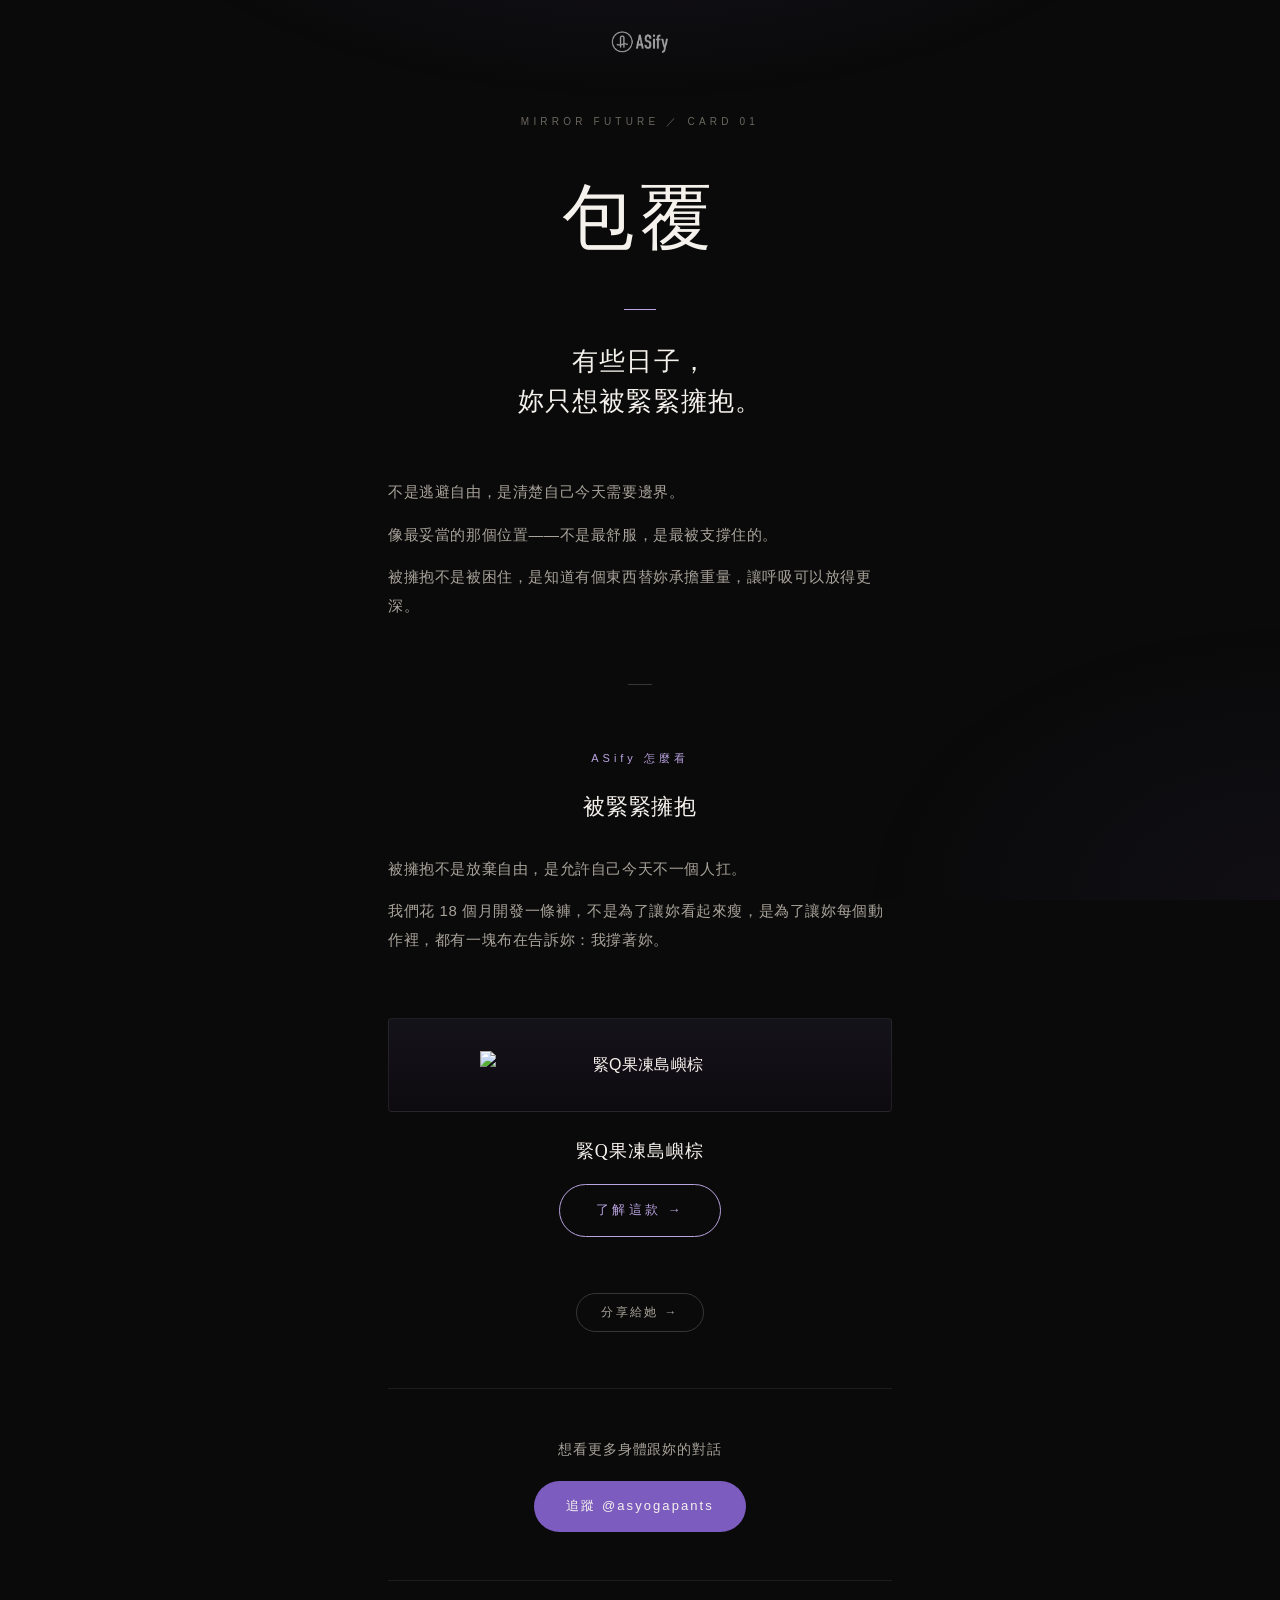
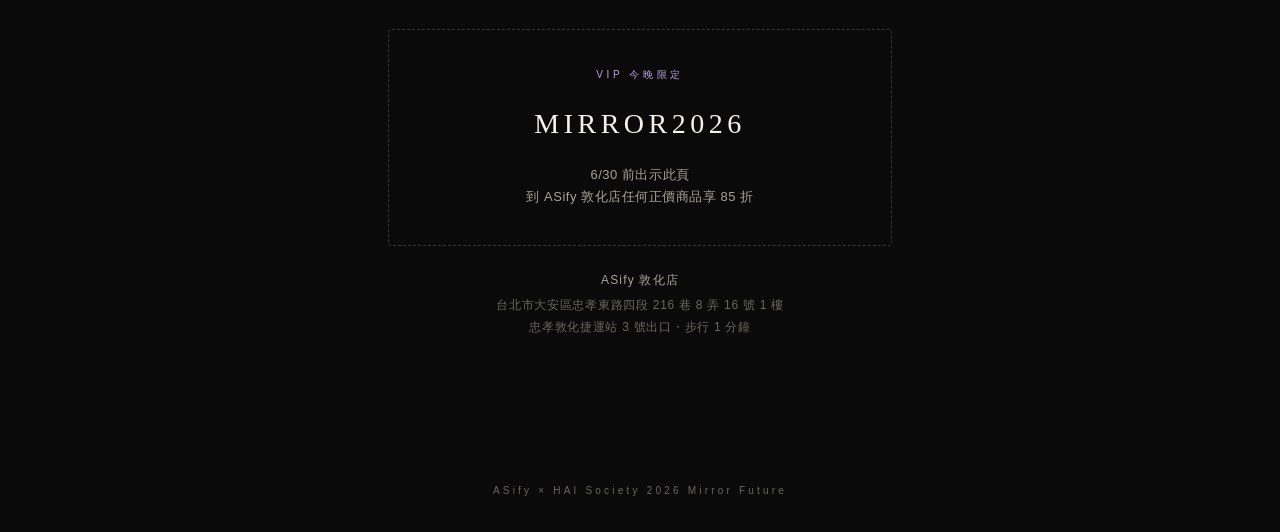
==== m26/embrace/index.html @ f4e8257c "feat: 加 Mirror Future 6 張卡片結果頁（/m26/<slug>/） ASify × HAI Society 2026 Mirror Future VIP 活動結果頁： embra" ====
<!DOCTYPE html>
<html lang="zh-TW">
<head>
<meta charset="UTF-8">
<meta name="viewport" content="width=device-width, initial-scale=1, viewport-fit=cover">
<meta name="theme-color" content="#0a0a0a">
<title>包覆 ｜ ASify × HAI Society 2026 Mirror Future</title>
<meta property="og:title" content="包覆 ｜ Mirror Future">
<meta property="og:description" content="有些日子，妳只想被緊緊擁抱。">
<link rel="stylesheet" href="../m26.css">
</head>
<body>

<header>
  <a href="https://www.as-for-me.com/" aria-label="ASify 官網">
    <img src="../assets/asify-logo.png" alt="ASify">
  </a>
</header>

<main>

  <p class="event-tag">Mirror Future ／ Card 01</p>
  <h1 class="card-name">包覆</h1>
  <p class="hook">有些日子，<br>妳只想被緊緊擁抱。</p>

  <section class="reading">
    <p>不是逃避自由，是清楚自己今天需要邊界。</p>
    <p>像最妥當的那個位置——不是最舒服，是最被支撐住的。</p>
    <p>被擁抱不是被困住，是知道有個東西替妳承擔重量，讓呼吸可以放得更深。</p>
  </section>

  <div class="section-divider"></div>

  <section>
    <p class="brand-view-label">ASify 怎麼看</p>
    <h2 class="brand-view-title">被緊緊擁抱</h2>
    <div class="brand-view-body">
      <p>被擁抱不是放棄自由，是允許自己今天不一個人扛。</p>
      <p>我們花 18 個月開發一條褲，不是為了讓妳看起來瘦，是為了讓妳每個動作裡，都有一塊布在告訴妳：我撐著妳。</p>
    </div>
  </section>

  <section class="product-card">
    <div class="img-wrap">
      <img src="https://shoplineimg.com/5a5dde0872fdc02617000ee6/69cdeb148768d96acdb2765b/3860x.webp?source_format=png" alt="緊Q果凍島嶼棕">
    </div>
    <p class="product-name">緊Q果凍島嶼棕</p>
    <a class="cta-primary" href="https://www.as-for-me.com/products/asify-seamless-full-length-leggings-island-brown-firm-q" target="_blank" rel="noopener">了解這款 →</a>
  </section>

  <div class="share-row">
    <button class="share-btn" type="button" onclick="shareCard()">分享給她 →</button>
  </div>

  <section class="follow">
    <p>想看更多身體跟妳的對話</p>
    <a href="https://www.instagram.com/asyogapants" target="_blank" rel="noopener">追蹤 @asyogapants</a>
  </section>

  <section class="discount">
    <p class="discount-label">VIP 今晚限定</p>
    <p class="discount-code">MIRROR2026</p>
    <p class="discount-rules">
      6/30 前出示此頁<br>
      到 ASify 敦化店任何正價商品享 85 折
    </p>
  </section>

  <p class="store">
    <strong>ASify 敦化店</strong>
    台北市大安區忠孝東路四段 216 巷 8 弄 16 號 1 樓<br>
    忠孝敦化捷運站 3 號出口・步行 1 分鐘
  </p>

</main>

<footer>ASify × HAI Society 2026 Mirror Future</footer>

<script>
function shareCard() {
  const data = {
    title: '包覆 ｜ Mirror Future',
    text: '有些日子，妳只想被緊緊擁抱。',
    url: window.location.href
  };
  if (navigator.share) {
    navigator.share(data).catch(() => {});
  } else if (navigator.clipboard) {
    navigator.clipboard.writeText(window.location.href).then(() => {
      const btn = document.querySelector('.share-btn');
      const orig = btn.textContent;
      btn.textContent = '已複製連結 ✓';
      setTimeout(() => btn.textContent = orig, 2000);
    });
  }
}
</script>

</body>
</html>
---- m26/m26.css ----
:root {
  --bg: #0a0a0a;
  --ink: #f5f1ec;
  --ink-soft: #a8a39a;
  --ink-faint: #6b6760;
  --accent: #7c5cbf;
  --accent-soft: #b9a3e0;
  --line: rgba(255, 255, 255, 0.08);
  --line-strong: rgba(255, 255, 255, 0.18);
}

* { box-sizing: border-box; margin: 0; padding: 0; }

html, body {
  background: var(--bg);
  color: var(--ink);
  font-family: -apple-system, BlinkMacSystemFont, "PingFang TC", "Noto Sans TC", "Microsoft JhengHei", sans-serif;
  font-size: 16px;
  line-height: 1.75;
  letter-spacing: 0.02em;
  min-height: 100vh;
}

body::before {
  content: "";
  position: fixed; inset: 0;
  background:
    radial-gradient(800px 400px at 50% -20%, rgba(124, 92, 191, 0.12) 0%, transparent 70%),
    radial-gradient(600px 400px at 100% 100%, rgba(124, 92, 191, 0.06) 0%, transparent 70%);
  pointer-events: none;
  z-index: 0;
}

main {
  position: relative;
  z-index: 1;
  max-width: 560px;
  margin: 0 auto;
  padding: 0 28px 80px;
}

header {
  padding: 28px 28px 0;
  text-align: center;
  position: relative;
  z-index: 1;
  max-width: 560px;
  margin: 0 auto;
}
header a {
  display: inline-block;
  opacity: 0.85;
  transition: opacity .2s;
}
header a:hover { opacity: 1; }
header img {
  height: 28px;
  width: auto;
  filter: brightness(0) invert(1);
  opacity: 0.7;
}

.event-tag {
  text-align: center;
  font-size: 10px;
  letter-spacing: 0.42em;
  color: var(--ink-faint);
  margin-top: 48px;
  margin-bottom: 24px;
  font-weight: 500;
  text-transform: uppercase;
}

.card-name {
  text-align: center;
  font-family: "Noto Serif TC", "Songti TC", serif;
  font-size: clamp(48px, 13vw, 72px);
  font-weight: 400;
  letter-spacing: 0.08em;
  margin-bottom: 32px;
  color: var(--ink);
  position: relative;
}
.card-name::after {
  content: "";
  display: block;
  width: 32px;
  height: 1px;
  background: var(--accent-soft);
  margin: 28px auto 0;
}

.hook {
  text-align: center;
  font-family: "Noto Serif TC", "Songti TC", serif;
  font-size: clamp(20px, 5vw, 26px);
  line-height: 1.55;
  font-weight: 400;
  color: var(--ink);
  margin-bottom: 56px;
  letter-spacing: 0.04em;
}

.reading {
  margin: 0 0 56px;
  font-size: 15px;
  color: var(--ink-soft);
  line-height: 1.9;
  letter-spacing: 0.04em;
}
.reading p { margin-bottom: 14px; }
.reading p:last-child { margin-bottom: 0; }

.section-divider {
  width: 24px;
  height: 1px;
  background: var(--line-strong);
  margin: 64px auto;
}

.brand-view-label {
  text-align: center;
  font-size: 11px;
  letter-spacing: 0.36em;
  color: var(--accent-soft);
  margin-bottom: 20px;
  font-weight: 500;
}
.brand-view-title {
  text-align: center;
  font-family: "Noto Serif TC", "Songti TC", serif;
  font-size: 22px;
  font-weight: 400;
  letter-spacing: 0.04em;
  color: var(--ink);
  margin-bottom: 28px;
}
.brand-view-body {
  font-size: 15px;
  color: var(--ink-soft);
  line-height: 1.9;
  letter-spacing: 0.04em;
}
.brand-view-body p { margin-bottom: 14px; }
.brand-view-body p:last-child { margin-bottom: 0; }

.product-card {
  margin: 64px 0 56px;
  text-align: center;
}
.product-card .img-wrap {
  background: linear-gradient(180deg, #15131a 0%, #0d0b10 100%);
  border-radius: 4px;
  padding: 32px 24px;
  margin-bottom: 24px;
  border: 1px solid var(--line);
}
.product-card img {
  width: 100%;
  max-width: 320px;
  height: auto;
  display: block;
  margin: 0 auto;
}
.product-card .product-name {
  font-family: "Noto Serif TC", "Songti TC", serif;
  font-size: 18px;
  font-weight: 400;
  letter-spacing: 0.06em;
  color: var(--ink);
  margin-bottom: 16px;
}
.cta-primary {
  display: inline-block;
  padding: 14px 36px;
  border: 1px solid var(--accent-soft);
  color: var(--accent-soft);
  text-decoration: none;
  font-size: 13px;
  letter-spacing: 0.24em;
  border-radius: 999px;
  transition: all .25s ease;
}
.cta-primary:hover {
  background: var(--accent);
  border-color: var(--accent);
  color: var(--ink);
}

.share-row {
  text-align: center;
  margin-bottom: 56px;
}
.share-btn {
  display: inline-flex;
  align-items: center;
  gap: 8px;
  padding: 10px 24px;
  background: transparent;
  border: 1px solid var(--line-strong);
  color: var(--ink-soft);
  font-size: 12px;
  letter-spacing: 0.2em;
  border-radius: 999px;
  cursor: pointer;
  font-family: inherit;
  transition: all .25s ease;
}
.share-btn:hover {
  border-color: var(--accent-soft);
  color: var(--accent-soft);
}

.follow {
  text-align: center;
  padding: 48px 0;
  border-top: 1px solid var(--line);
  border-bottom: 1px solid var(--line);
  margin-bottom: 48px;
}
.follow p {
  font-size: 14px;
  color: var(--ink-soft);
  margin-bottom: 20px;
  letter-spacing: 0.06em;
}
.follow a {
  display: inline-block;
  padding: 14px 32px;
  background: var(--accent);
  color: var(--ink);
  text-decoration: none;
  font-size: 13px;
  letter-spacing: 0.16em;
  border-radius: 999px;
  transition: background .25s ease;
}
.follow a:hover { background: var(--accent-soft); color: var(--bg); }

.discount {
  text-align: center;
  padding: 36px 24px;
  border: 1px dashed var(--line-strong);
  border-radius: 4px;
  margin-bottom: 24px;
}
.discount-label {
  font-size: 10px;
  letter-spacing: 0.36em;
  color: var(--accent-soft);
  margin-bottom: 16px;
  font-weight: 500;
}
.discount-code {
  font-family: "Noto Serif TC", "Songti TC", serif;
  font-size: 28px;
  letter-spacing: 0.16em;
  color: var(--ink);
  margin-bottom: 16px;
}
.discount-rules {
  font-size: 13px;
  color: var(--ink-soft);
  line-height: 1.7;
  letter-spacing: 0.04em;
}

.store {
  text-align: center;
  font-size: 12px;
  color: var(--ink-faint);
  line-height: 1.8;
  letter-spacing: 0.06em;
  margin-bottom: 64px;
}
.store strong {
  display: block;
  color: var(--ink-soft);
  font-weight: 500;
  margin-bottom: 4px;
  letter-spacing: 0.1em;
}

footer {
  text-align: center;
  font-size: 10px;
  letter-spacing: 0.32em;
  color: var(--ink-faint);
  padding-bottom: max(32px, env(safe-area-inset-bottom));
}

@media (max-width: 380px) {
  main { padding: 0 22px 60px; }
  header { padding: 22px 22px 0; }
}
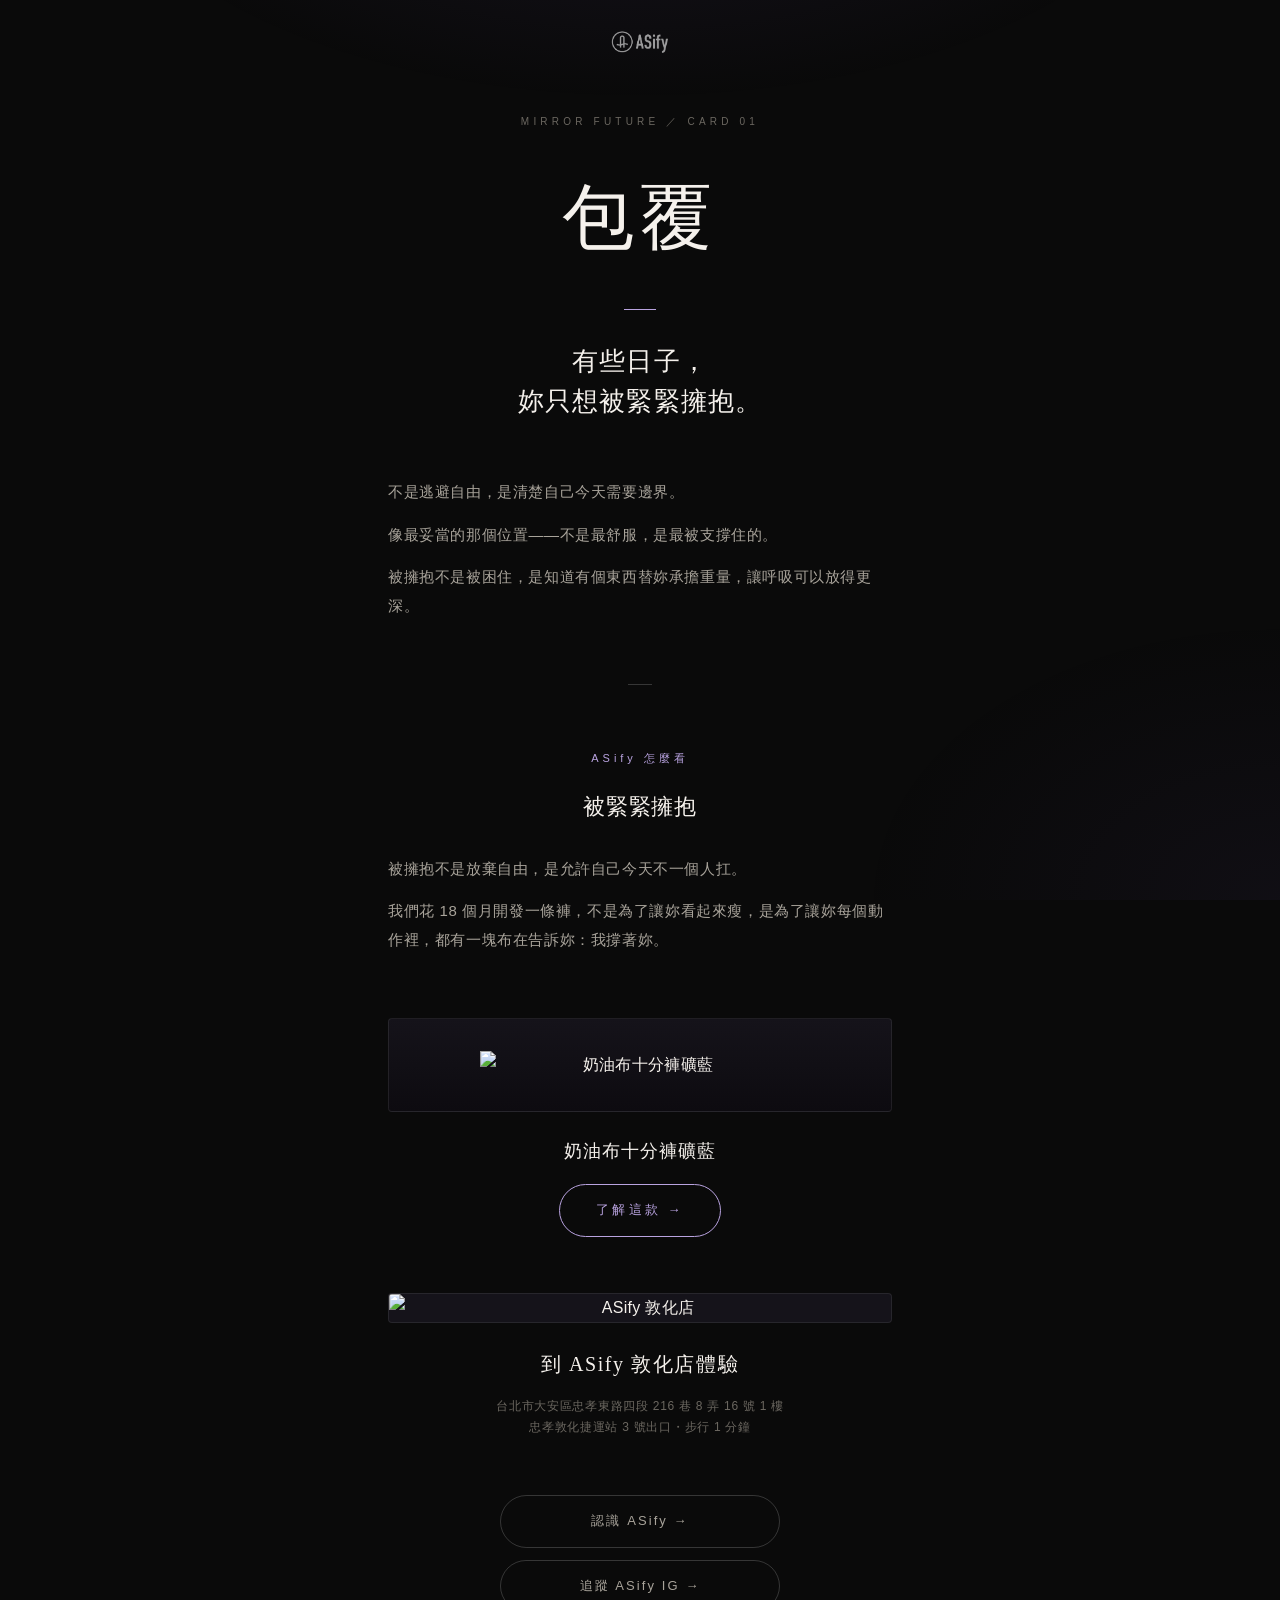
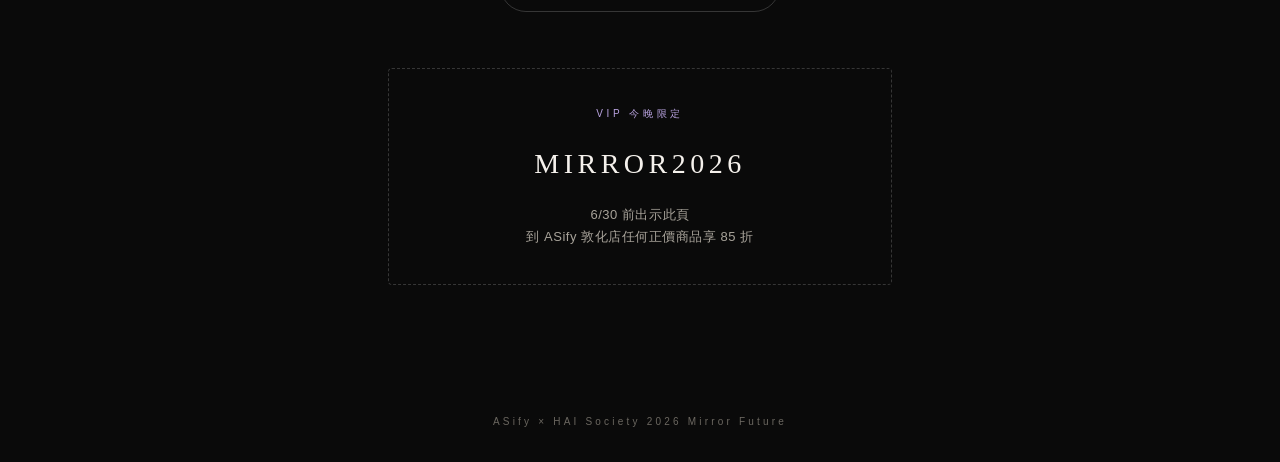
==== commit 15c5df1c: "refactor: 移除分享按鈕、加敦化店體驗區與品牌連結區 - 拿掉「分享給她」按鈕（無想分享的邏輯） - 商品 CTA 下方加 ASify 敦化店實景照片 + 「到 ASify 敦化店體驗」 - " ====
--- a/m26/embrace/index.html
+++ b/m26/embrace/index.html
@@ -42,19 +42,26 @@
 
   <section class="product-card">
     <div class="img-wrap">
-      <img src="https://shoplineimg.com/5a5dde0872fdc02617000ee6/69cdeb148768d96acdb2765b/3860x.webp?source_format=png" alt="緊Q果凍島嶼棕">
+      <img src="https://shoplineimg.com/5a5dde0872fdc02617000ee6/69cded87a17f9aac83379d3f/2960x.webp?source_format=png" alt="奶油布十分褲礦藍">
     </div>
-    <p class="product-name">緊Q果凍島嶼棕</p>
-    <a class="cta-primary" href="https://www.as-for-me.com/products/asify-seamless-full-length-leggings-island-brown-firm-q" target="_blank" rel="noopener">了解這款 →</a>
+    <p class="product-name">奶油布十分褲礦藍</p>
+    <a class="cta-primary" href="https://www.as-for-me.com/products/asify-seamless-full-length-leggings-mineral-blue-butter-2" target="_blank" rel="noopener">了解這款 →</a>
   </section>
 
-  <div class="share-row">
-    <button class="share-btn" type="button" onclick="shareCard()">分享給她 →</button>
-  </div>
+  <section class="store-experience">
+    <div class="store-img-wrap">
+      <img src="https://shoplineimg.com/5a5dde0872fdc02617000ee6/662b7e21240d620011d55128/900x.webp?source_format=png" alt="ASify 敦化店">
+    </div>
+    <p class="store-cta-label">到 ASify 敦化店體驗</p>
+    <p class="store-address">
+      台北市大安區忠孝東路四段 216 巷 8 弄 16 號 1 樓<br>
+      忠孝敦化捷運站 3 號出口・步行 1 分鐘
+    </p>
+  </section>
 
-  <section class="follow">
-    <p>想看更多身體跟妳的對話</p>
-    <a href="https://www.instagram.com/asyogapants" target="_blank" rel="noopener">追蹤 @asyogapants</a>
+  <section class="brand-connect">
+    <a class="connect-link" href="https://www.as-for-me.com/" target="_blank" rel="noopener">認識 ASify →</a>
+    <a class="connect-link" href="https://www.instagram.com/asyogapants" target="_blank" rel="noopener">追蹤 ASify IG →</a>
   </section>
 
   <section class="discount">
@@ -66,35 +73,9 @@
     </p>
   </section>
 
-  <p class="store">
-    <strong>ASify 敦化店</strong>
-    台北市大安區忠孝東路四段 216 巷 8 弄 16 號 1 樓<br>
-    忠孝敦化捷運站 3 號出口・步行 1 分鐘
-  </p>
-
 </main>
 
 <footer>ASify × HAI Society 2026 Mirror Future</footer>
 
-<script>
-function shareCard() {
-  const data = {
-    title: '包覆 ｜ Mirror Future',
-    text: '有些日子，妳只想被緊緊擁抱。',
-    url: window.location.href
-  };
-  if (navigator.share) {
-    navigator.share(data).catch(() => {});
-  } else if (navigator.clipboard) {
-    navigator.clipboard.writeText(window.location.href).then(() => {
-      const btn = document.querySelector('.share-btn');
-      const orig = btn.textContent;
-      btn.textContent = '已複製連結 ✓';
-      setTimeout(() => btn.textContent = orig, 2000);
-    });
-  }
-}
-</script>
-
 </body>
 </html>
--- a/m26/m26.css
+++ b/m26/m26.css
@@ -187,98 +187,89 @@
   color: var(--ink);
 }
 
-.share-row {
-  text-align: center;
-  margin-bottom: 56px;
-}
-.share-btn {
-  display: inline-flex;
-  align-items: center;
-  gap: 8px;
-  padding: 10px 24px;
-  background: transparent;
-  border: 1px solid var(--line-strong);
-  color: var(--ink-soft);
-  font-size: 12px;
-  letter-spacing: 0.2em;
-  border-radius: 999px;
-  cursor: pointer;
-  font-family: inherit;
-  transition: all .25s ease;
-}
-.share-btn:hover {
-  border-color: var(--accent-soft);
-  color: var(--accent-soft);
-}
-
-.follow {
-  text-align: center;
-  padding: 48px 0;
-  border-top: 1px solid var(--line);
-  border-bottom: 1px solid var(--line);
-  margin-bottom: 48px;
-}
-.follow p {
-  font-size: 14px;
-  color: var(--ink-soft);
-  margin-bottom: 20px;
-  letter-spacing: 0.06em;
-}
-.follow a {
-  display: inline-block;
-  padding: 14px 32px;
-  background: var(--accent);
-  color: var(--ink);
-  text-decoration: none;
-  font-size: 13px;
-  letter-spacing: 0.16em;
-  border-radius: 999px;
-  transition: background .25s ease;
-}
-.follow a:hover { background: var(--accent-soft); color: var(--bg); }
-
-.discount {
-  text-align: center;
-  padding: 36px 24px;
-  border: 1px dashed var(--line-strong);
+.store-experience {
+  margin: 0 0 56px;
+  text-align: center;
+}
+.store-img-wrap {
+  margin-bottom: 24px;
   border-radius: 4px;
-  margin-bottom: 24px;
-}
-.discount-label {
-  font-size: 10px;
-  letter-spacing: 0.36em;
-  color: var(--accent-soft);
-  margin-bottom: 16px;
-  font-weight: 500;
-}
-.discount-code {
-  font-family: "Noto Serif TC", "Songti TC", serif;
-  font-size: 28px;
-  letter-spacing: 0.16em;
-  color: var(--ink);
-  margin-bottom: 16px;
-}
-.discount-rules {
-  font-size: 13px;
-  color: var(--ink-soft);
-  line-height: 1.7;
-  letter-spacing: 0.04em;
-}
-
-.store {
-  text-align: center;
+  overflow: hidden;
+  border: 1px solid var(--line);
+  background: #15131a;
+}
+.store-img-wrap img {
+  width: 100%;
+  height: auto;
+  display: block;
+}
+.store-cta-label {
+  font-family: "Noto Serif TC", "Songti TC", serif;
+  font-size: 20px;
+  font-weight: 400;
+  letter-spacing: 0.08em;
+  color: var(--ink);
+  margin-bottom: 14px;
+}
+.store-address {
   font-size: 12px;
   color: var(--ink-faint);
   line-height: 1.8;
   letter-spacing: 0.06em;
-  margin-bottom: 64px;
-}
-.store strong {
-  display: block;
-  color: var(--ink-soft);
+}
+
+.brand-connect {
+  display: flex;
+  flex-direction: column;
+  gap: 12px;
+  align-items: center;
+  margin: 0 0 56px;
+}
+.connect-link {
+  display: inline-block;
+  width: 100%;
+  max-width: 280px;
+  padding: 14px 24px;
+  border: 1px solid var(--line-strong);
+  border-radius: 999px;
+  text-align: center;
+  color: var(--ink-soft);
+  text-decoration: none;
+  font-size: 13px;
+  letter-spacing: 0.16em;
+  transition: all .25s ease;
+}
+.connect-link:hover {
+  border-color: var(--accent-soft);
+  color: var(--accent-soft);
+}
+
+.discount {
+  text-align: center;
+  padding: 36px 24px;
+  border: 1px dashed var(--line-strong);
+  border-radius: 4px;
+  margin-bottom: 48px;
+}
+.discount-label {
+  font-size: 10px;
+  letter-spacing: 0.36em;
+  color: var(--accent-soft);
+  margin-bottom: 16px;
   font-weight: 500;
-  margin-bottom: 4px;
-  letter-spacing: 0.1em;
+}
+.discount-code {
+  font-family: "Noto Serif TC", "Songti TC", serif;
+  font-size: 28px;
+  letter-spacing: 0.16em;
+  color: var(--ink);
+  margin-bottom: 16px;
+}
+.discount-rules {
+  font-size: 13px;
+  color: var(--ink-soft);
+  line-height: 1.7;
+  letter-spacing: 0.04em;
 }
 
 footer {
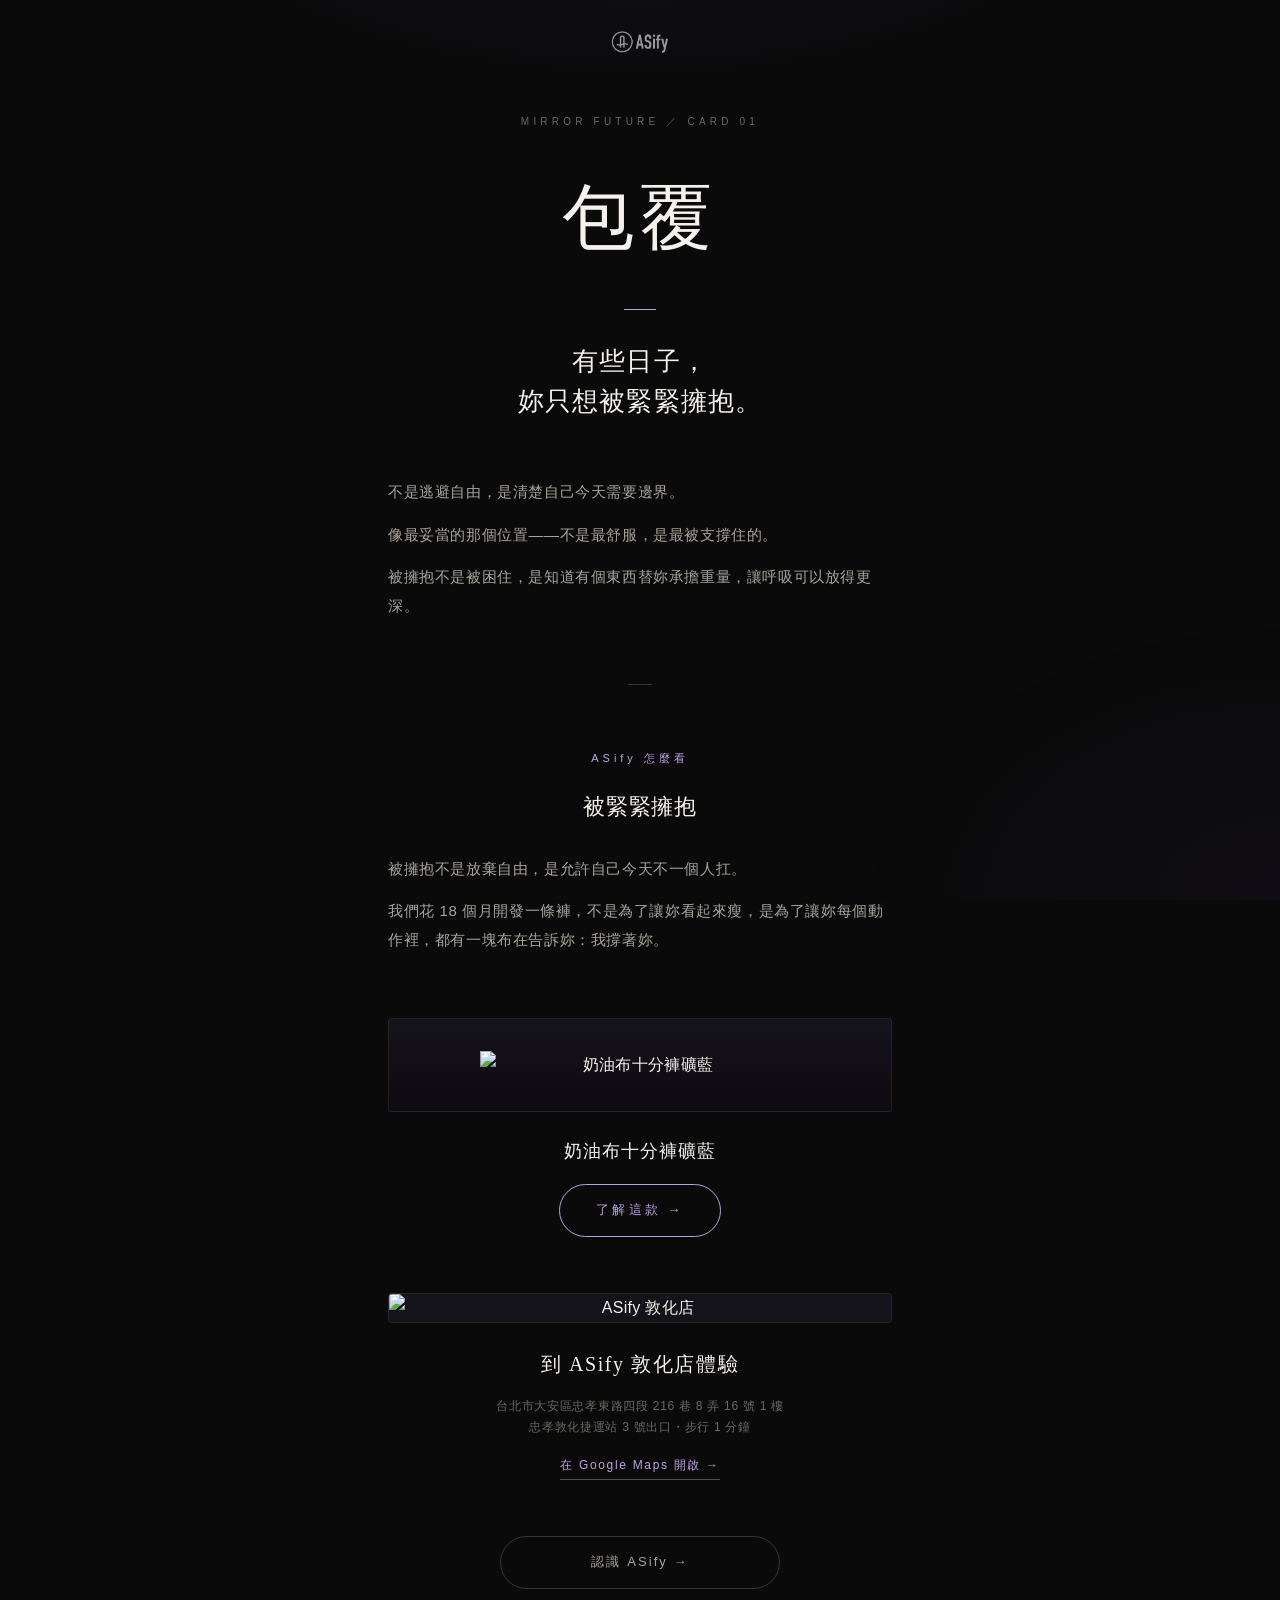
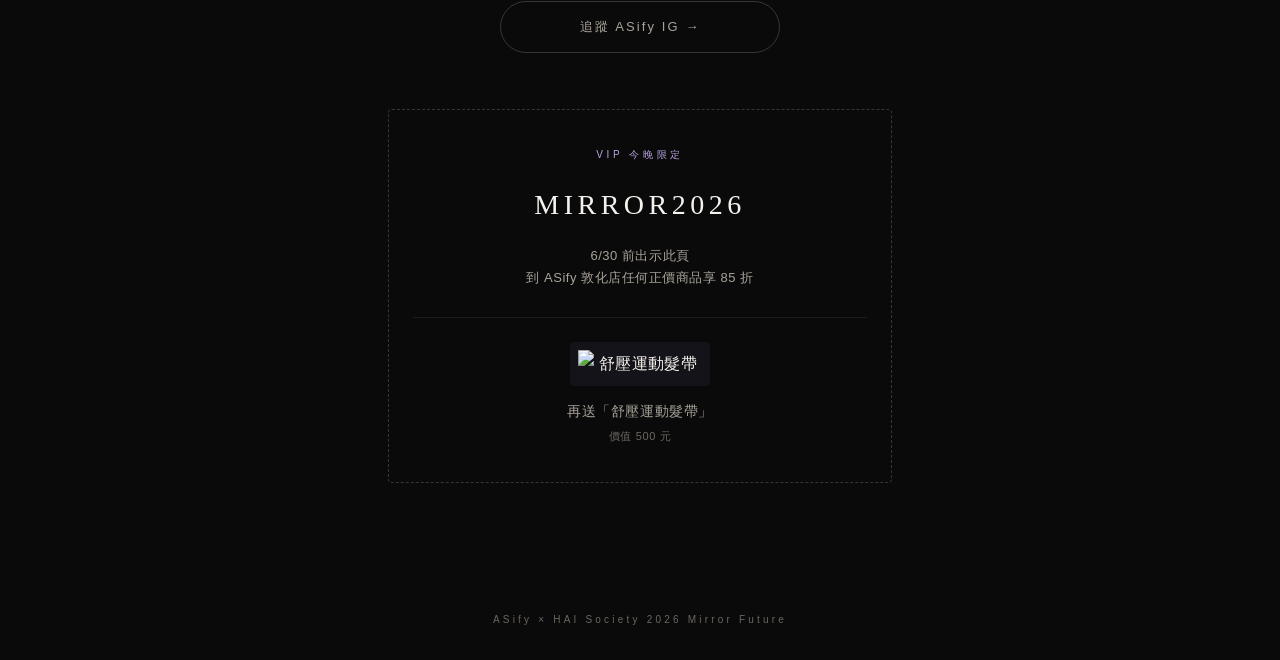
==== commit cf919dcb: "feat: 換店面圖、加 Google Maps 連結、加贈髮帶資訊 - 敦化店圖換 i.ibb.co/N2Ly9pvc/IMG-7957.jpg - 加「在 Google Maps 開啟 →」連結到" ====
--- a/m26/embrace/index.html
+++ b/m26/embrace/index.html
@@ -50,13 +50,14 @@
 
   <section class="store-experience">
     <div class="store-img-wrap">
-      <img src="https://shoplineimg.com/5a5dde0872fdc02617000ee6/662b7e21240d620011d55128/900x.webp?source_format=png" alt="ASify 敦化店">
+      <img src="https://i.ibb.co/N2Ly9pvc/IMG-7957.jpg" alt="ASify 敦化店">
     </div>
     <p class="store-cta-label">到 ASify 敦化店體驗</p>
     <p class="store-address">
       台北市大安區忠孝東路四段 216 巷 8 弄 16 號 1 樓<br>
       忠孝敦化捷運站 3 號出口・步行 1 分鐘
     </p>
+    <a class="store-map-link" href="https://maps.app.goo.gl/5EoHbRPFcApY4G4Y9" target="_blank" rel="noopener">在 Google Maps 開啟 →</a>
   </section>
 
   <section class="brand-connect">
@@ -71,6 +72,13 @@
       6/30 前出示此頁<br>
       到 ASify 敦化店任何正價商品享 85 折
     </p>
+    <div class="discount-gift">
+      <img src="https://shoplineimg.com/5a5dde0872fdc02617000ee6/67345e2c30d1cd000fd6e7c6/3860x.webp?source_format=jpg" alt="舒壓運動髮帶">
+      <p class="gift-text">
+        再送「舒壓運動髮帶」
+        <span class="gift-value">價值 500 元</span>
+      </p>
+    </div>
   </section>
 
 </main>
--- a/m26/m26.css
+++ b/m26/m26.css
@@ -217,6 +217,20 @@
   line-height: 1.8;
   letter-spacing: 0.06em;
 }
+.store-map-link {
+  display: inline-block;
+  margin-top: 16px;
+  font-size: 12px;
+  color: var(--accent-soft);
+  text-decoration: none;
+  letter-spacing: 0.14em;
+  border-bottom: 1px solid rgba(185, 163, 224, 0.4);
+  padding-bottom: 3px;
+  transition: border-color .25s ease;
+}
+.store-map-link:hover {
+  border-bottom-color: var(--accent-soft);
+}
 
 .brand-connect {
   display: flex;
@@ -271,6 +285,33 @@
   line-height: 1.7;
   letter-spacing: 0.04em;
 }
+.discount-gift {
+  margin-top: 28px;
+  padding-top: 24px;
+  border-top: 1px solid var(--line);
+}
+.discount-gift img {
+  width: 140px;
+  height: auto;
+  display: block;
+  margin: 0 auto 14px;
+  background: #15131a;
+  border-radius: 4px;
+  padding: 8px;
+}
+.gift-text {
+  font-size: 14px;
+  color: var(--ink-soft);
+  line-height: 1.6;
+  letter-spacing: 0.04em;
+}
+.gift-value {
+  display: block;
+  margin-top: 6px;
+  font-size: 11px;
+  color: var(--ink-faint);
+  letter-spacing: 0.06em;
+}
 
 footer {
   text-align: center;
